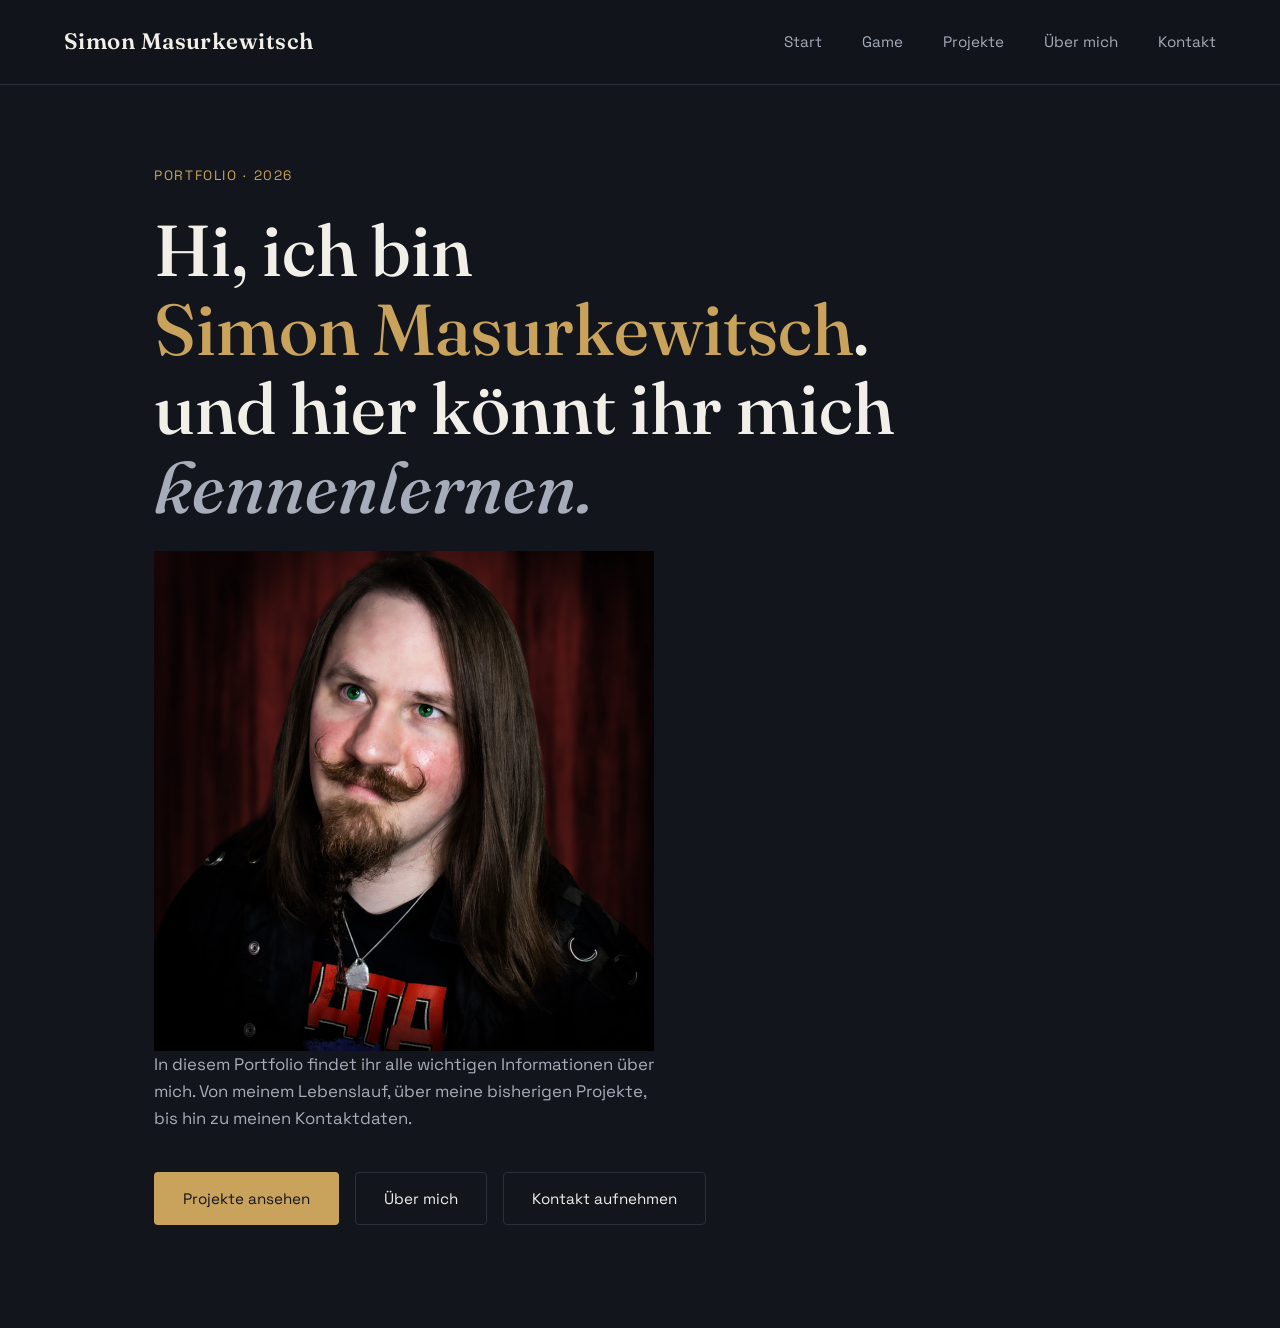
==== index.html @ 2dc9a351 "Add files via upload" ====
<!DOCTYPE html>
<html lang="de">
<head>
  <meta charset="UTF-8">
  <meta name="viewport" content="width=device-width, initial-scale=1.0">
  <title>Simon Masurkewitsch — Portfolio</title>
  <meta name="description" content="portfolio">

  <!-- Google Fonts: Serif für Überschriften, Sans für Text -->
  <link rel="preconnect" href="https://fonts.googleapis.com">
  <link rel="preconnect" href="https://fonts.gstatic.com" crossorigin>
  <link href="https://fonts.googleapis.com/css2?family=Fraunces:opsz,wght@9..144,400;9..144,500;9..144,600&family=Space+Grotesk:wght@400;500;700&display=swap" rel="stylesheet">

  <link rel="stylesheet" href="style.css">
</head>
<body>

<!-- ================= NAVIGATION ================= -->
<header class="site-header">
  <a href="#top" class="logo">Simon Masurkewitsch</a>
  <nav class="main-nav">
    <a href="index.html">Start</a>
    <a href="game.html">Game</a>
    <a href="projekte.html">Projekte</a>
    <a href="uebermich.html">Über mich</a>
    <a href="kontakt.html">Kontakt</a>
  </nav>
  <button class="nav-toggle" id="navToggle" aria-label="Menü öffnen" aria-expanded="false">
    <span></span><span></span><span></span>
  </button>
</header>

  <!-- ================= HERO ================= -->
  <section class="hero" id="top">
    <p class="eyebrow">Portfolio · 2026</p>
    <h1 class="hero-title">
      Hi, ich bin<br>
      <span class="accent">Simon Masurkewitsch</span>.<br>
      und hier könnt ihr mich <span class="hero-swap">kennenlernen.</span>
    </h1>
    <img src="_assets/pictures/IMG_8740.jpg" height="500" width="500">
    <p class="hero-sub">
      In diesem Portfolio findet ihr alle wichtigen Informationen über mich. Von meinem
      Lebenslauf, über meine bisherigen Projekte, bis hin zu meinen Kontaktdaten.
    </p>
    <div class="hero-actions">
      <a href="projekte.html" class="btn btn-primary">Projekte ansehen</a>
      <a href="uebermich.html" class="btn btn-ghost">Über mich</a>
      <a href="kontakt.html" class="btn btn-ghost">Kontakt aufnehmen</a>
    </div>
  </section>

  <script src="script.js"></script>
</body>
</html>
---- style.css ----
/* ===========================================================
   DESIGN
   =========================================================== */
:root {
  --color-bg: #12151c;
  --color-bg-alt: #181c25;
  --color-text: #f2efe9;
  --color-text-muted: #a6acb9;
  --color-accent: #c9a25c;
  --color-border: #2a2f3a;

  --font-display: "Fraunces", serif;
  --font-body: "Space Grotesk", sans-serif;

  --max-width: 1100px;
  --section-padding: clamp(4rem, 8vw, 7rem);

  --radius: 4px;
}

/* ===========================================================
   RESET
   =========================================================== */
* { box-sizing: border-box; margin: 0; padding: 0; }

html { scroll-behavior: smooth; }

body {
  background: var(--color-bg);
  color: var(--color-text);
  font-family: var(--font-body);
  line-height: 1.6;
  -webkit-font-smoothing: antialiased;

}

a {
  color: inherit;
  text-decoration: none;
}

ul { list-style: none; }

img { max-width: 100%; display: block; }

:focus-visible {
  outline: 2px solid var(--color-accent);
  outline-offset: 3px;
}

.accent { color: var(--color-accent); }

/* ===========================================================
   HEADER / NAV
   =========================================================== */
.site-header {
  position: sticky;
  top: 0;
  z-index: 50;
  display: flex;
  align-items: center;
  justify-content: space-between;
  padding: 1.5rem clamp(1.5rem, 5vw, 4rem);
  background: rgba(18, 21, 28, 0.85);
  backdrop-filter: blur(8px);
  border-bottom: 1px solid var(--color-border);
}

.logo {
  font-family: var(--font-display);
  font-size: 1.4rem;
  font-weight: 600;
  letter-spacing: 0.02em;
}

.main-nav {
  display: flex;
  gap: 2.5rem;
}

.main-nav a {
  font-size: 0.95rem;
  color: var(--color-text-muted);
  transition: color 0.2s ease;
}

.main-nav a:hover { color: var(--color-text); }

.nav-toggle {
  display: none;
  flex-direction: column;
  gap: 5px;
  background: none;
  border: none;
  cursor: pointer;
  padding: 0.5rem;
}

.nav-toggle span {
  width: 22px;
  height: 2px;
  background: var(--color-text);
}

/* ===========================================================
   HERO
   =========================================================== */
.hero {
  max-width: var(--max-width);
  margin: 0 auto;
  padding: clamp(5rem, 12vw, 4rem) clamp(1.5rem, 5vw, 4rem) var(--section-padding);
}

.eyebrow {
  font-size: 0.85rem;
  letter-spacing: 0.12em;
  text-transform: uppercase;
  color: var(--color-accent);
  margin-bottom: 1.5rem;
}

.hero-title {
  font-family: var(--font-display);
  font-weight: 500;
  font-size: clamp(2.4rem, 6vw, 4.5rem);
  line-height: 1.1;
  max-width: 18ch;
  margin-bottom: 1.5rem;
}

.hero-swap {
  font-style: italic;
  color: var(--color-text-muted);
}

.hero-sub {
  max-width: 46ch;
  color: var(--color-text-muted);
  font-size: 1.05rem;
  margin-bottom: 2.5rem;
}

.hero-actions {
  display: flex;
  gap: 1rem;
  flex-wrap: wrap;
}

.btn {
  display: inline-block;
  padding: 0.85rem 1.75rem;
  border-radius: var(--radius);
  font-size: 0.95rem;
  transition: all 0.2s ease;
  border: 1px solid transparent;
}

.btn-primary {
  background: var(--color-accent);
  color: var(--color-bg);
}

.btn-primary:hover {
  background: transparent;
  border-color: var(--color-accent);
  color: var(--color-accent);
}

.btn-ghost {
  border-color: var(--color-border);
  color: var(--color-text);
}

.btn-ghost:hover {
  border-color: var(--color-text);
}
/* ===========================================================
   GAME
   =========================================================== */

.game {
  position: relative;
  width: 1280px;
  height: 720px;
  margin: 0 auto;
  padding: 0;
}

#game-title {
  position: absolute;
  z-index: 100;
  margin: 0;
  white-space: nowrap;
  pointer-events: none;
  transition: all 0.8s cubic-bezier(0.25, 1, 0.5, 1);
}

#game-title.state-title {
  top: 300px;
  left: 50%;
  transform: translate(-50%, -50%);
  font-size: 3.5em;
  color: #f1c40f;
  text-shadow: 2px 2px 10px rgba(241, 196, 15, 0.5);
  opacity: 1;
}

#game-title.state-menu {
  top: 35px;
  left: calc(100% - 45px);
  transform: translate(-100%, 0);
  font-size: 3.3em;
  color: #ffffff;
  text-shadow: 2px 2px 8px rgba(0, 0, 0, 0.8);
  opacity: 1;
}

/* Zustand 3: Im Spiel (Ausgeblendet oben rechts) */
#game-title.state-hidden {
  top: 35px;
  left: calc(100% - 45px);
  transform: translate(-100%, 0);
  opacity: 0;
}

.screen {
  width: 1280px;
  height: 720px;
  position: relative;
  border: 2px solid #555;
  box-shadow: 0 10px 30px rgba(0,0,0,0.8);
  overflow: hidden;
  display: none;
}

.active-screen {
  display: flex;
  flex-direction: column;
  justify-content: center;
  align-items: center;
}

#game-container.active-screen {
  display: block;
}

/* --- TITELBILDSCHIRM --- */
#title-screen {
  background-color: #000;
  color: #fff;
  cursor: pointer;
  background-image:
          linear-gradient(rgba(0, 0, 0, 0.5), rgba(0, 0, 0, 0.5)),
          url('_assets/vn_assets/images/entrance.jpg');
  background-size: cover;
  background-position: center;
  background-repeat: no-repeat;
}

#title-screen h2 {
  margin-top: 100px;
  animation: fadein 4s forwards;
  font-size: 2.5em;
}

.blink-text {
  font-size: 1.2em;
  color: #ccc;
  animation: fadein 4s forwards,
          blink 2s infinite;
}

@keyframes fadein {
  from {
    opacity: 0;
  }
  to { opacity: 1; }
}

@keyframes blink {
  0%, 100% { opacity: 1; }
  50% { opacity: 0.2; }
}

/* --- HAUPTMENÜ --- */
#main-menu {
  background-color: #222;
  background-image:
          linear-gradient(rgba(0, 0, 0, 0.5), rgba(0, 0, 0, 0.5)),
          url('_assets/vn_assets/images/entrance.jpg');
  background-size: cover;
  background-position: center;
  background-repeat: no-repeat;
}

#main-menu h1 {
  font-size: 3em;
  color: white;
  margin-bottom: 30px;
}

.menu-btn {
  background-color: #34495e;
  color: white;
  border: 2px solid #576574;
  padding: 12px 30px;
  margin-bottom: 15px;
  border-radius: 8px;
  cursor: pointer;
  font-size: 1.1em;
  width: 250px;
  transition: transform 0.2s, background-color 0.2s;
}

.menu-btn:hover:not(:disabled) {
  background-color: #f1c40f;
  color: #111;
  transform: scale(1.05);
}

.menu-btn:disabled {
  background-color: #2c3e50;
  border-color: #444;
  color: #777;
  cursor: not-allowed;
}

#menu-char-img {
  position: absolute;
  right: 60px;
  bottom: 0;
  max-height: 85%;
  z-index: 1;
  pointer-events: none;
  opacity: 0;
}

#main-menu.active-screen #menu-char-img {
  animation: flyInRight 0.8s cubic-bezier(0.25, 1, 0.5, 1) forwards;
  animation-delay: 0.15s;
}

@keyframes flyInRight {
  from {
    transform: translateX(120%);
    opacity: 0;
  }
  to {
    transform: translateX(0);
    opacity: 1;
  }
}

#character-container {
  position: absolute;
  top: 0;
  left: 0;
  width: 100%;
  height: 100%;
  pointer-events: none;
  z-index: 2;
  overflow: hidden; /* Verhindert, dass reingleitende Figuren Ränder überdehnen */
}

.character-sprite {
  position: absolute;
  bottom: 0;
  height: 85%;
  opacity: 0;
  object-fit: contain;
  transform-origin: bottom center;

  /* WICHTIG: Animiert Positionswechsel (left), Größe (transform) & Transparenz (opacity) */
  transition: left 0.6s cubic-bezier(0.25, 1, 0.5, 1),
  transform 0.6s cubic-bezier(0.25, 1, 0.5, 1),
  opacity 0.3s ease,
  filter 0.3s ease;
}

.character-sprite.active {
  opacity: 1;
}

.character-sprite.pos-left {
  left: 20%;
  transform: translateX(-50%) scale(1.1);
}

.character-sprite.pos-center {
  left: 50%;
  transform: translateX(-50%) scale(1.1);
}

.character-sprite.pos-right {
  left: 80%;
  transform: translateX(-50%) scale(1.1);
}

/* --- OPTIONALE EFFEKT-ANIMATIONEN --- */
@keyframes spriteBounce {
  0%, 100% { transform: translateX(-50%) scale(1.1) translateY(0); }
  50% { transform: translateX(-50%) scale(1.1) translateY(-25px); }
}

@keyframes spriteShake {
  0%, 100% { transform: translateX(-50%) scale(1.1) rotate(0deg); }
  20%, 60% { transform: translateX(-50%) scale(1.1) rotate(-4deg); }
  40%, 80% { transform: translateX(-50%) scale(1.1) rotate(4deg); }
}

.anim-bounce { animation: spriteBounce 0.4s ease; }
.anim-shake { animation: spriteShake 0.4s ease; }

.character-sprite.active {
  opacity: 1;
}

#dialogue-box {
  z-index: 10;
}
#game-controls, #drink-button {
  z-index: 10;
}

.character-sprite.dimmed {
  filter: brightness(0.6);
}

/* --- OPTIONEN ---*/

#option-screen h1 {
  margin-bottom: 75px;
}

#option-screen label {
  font-size: 1.2rem;
  font-weight: bold;
  margin-bottom: 25px;
}

#option-screen input[type="range"] {
  -webkit-appearance: none;
  appearance: none;
  width: 280px;
  background: transparent;
  cursor: pointer;
}

#option-screen input[type="range"]::-webkit-slider-runnable-track {
  width: 100%;
  height: 20px;
  background: #ffffff;
  border-radius: 6px;
}

#option-screen input[type="range"]::-moz-range-track {
  width: 100%;
  height: 20px;
  background: #ffffff;
  border-radius: 6px;
}

#option-screen input[type="range"]::-webkit-slider-thumb {
  -webkit-appearance: none;
  appearance: none;
  width: 30px;
  height: 30px;
  background: #34495e;
  border-radius: 20%;
  margin-top: -5px;
}

#option-screen input[type="range"]::-moz-range-thumb {
  width: 20px;
  height: 20px;
  background: #34495e;
  border-radius: 20%;
  border: none;
}

#option-screen .back-buttons {
  margin-top: 50px;
  padding: 12px 24px;
  font-size: 0.9rem;
  cursor: pointer;
}

#option-screen .back-buttons button {
  margin-left: 5px;
  margin-right: 5px;
}

#option-screen button:disabled {
  opacity: 0.4;
  cursor: not-allowed;
  pointer-events: none;
}

/* --- SPIEL-FENSTER & STEUERUNG --- */
#game-container {
  background-color: #333;
  background-size: cover;
  background-position: center;
}

/* In-Game Kontrollleiste oben rechts */
#game-controls {
  position: absolute;
  top: 15px;
  right: 15px;
  display: flex;
  gap: 10px;
  z-index: 10;
}

.control-btn {
  background-color: rgba(0, 0, 0, 0.75);
  color: white;
  border: 1px solid #777;
  padding: 8px 14px;
  border-radius: 5px;
  cursor: pointer;
  font-size: 0.9em;
  transition: background-color 0.2s, border-color 0.2s;
}

.control-btn:hover {
  background-color: #f1c40f;
  color: #000;
  border-color: #f1c40f;
}

#drink-button {
  position: absolute;
  top: 15px;
  left: 15px;
  display: flex;
  gap: 10px;
  z-index: 10;
}

.drink-btn {
  background-color: rgba(0, 0, 0, 0.75);
  color: white;
  border: 1px solid #777;
  padding: 8px 14px;
  border-radius: 5px;
  cursor: pointer;
  font-size: 0.9em;
  transition: background-color 0.2s, border-color 0.2s;
}

.drink-btn:hover {
  background-color: #f1c40f;
  color: #000;
  border-color: #f1c40f;
}

#gameInput {
  width: 80%;
  max-width: 400px;
  padding: 12px 20px;
  font-size: 1.2rem;

  display: block;
  margin: 15px auto;
  text-align: center;

  border: 2px solid #ffffff;
  border-radius: 8px;
  background-color: rgba(0, 0, 0, 0.6);
  color: #ffffff;
  outline: none;
}

/* Textbox */
#dialogue-box {
  position: absolute;
  bottom: 20px;
  left: 20px;
  right: 20px;
  background-color: rgba(0, 0, 0, 0.85);
  color: white;
  padding: 20px;
  border-radius: 8px;
  border: 1px solid #777;
  min-height: 130px;
  box-sizing: border-box;
}

#speaker-name {
  font-weight: bold;
  color: #f1c40f;
  margin-bottom: 10px;
  font-size: 1.2em;
}

#story-text {
  margin-bottom: 20px;
  line-height: 1.5;
  font-size: 1.1em;
}

#choicesP {
  position: absolute;
  top: 40%;
  left: 0;
  width: 100%;
  transform: translateY(-50%);
}

#choices-box {
  width: 100%;
}

.choice-btn {
  background-color: rgba(0, 0, 0, 0.8);
  color: white;
  padding: 10px 15px;
  margin: 0 0 10px 0;
  cursor: pointer;
  font-size: 1em;
  width: 100%;
  box-sizing: border-box;
  transition: background-color 0.2s;
  border: none;
}

.choice-btn:hover {
  background-color: #2c3e50;
}



/* ===========================================================
   PROJECTS
   =========================================================== */
.projects {
  position: relative;
  max-width: var(--max-width);
  margin: 0 auto;
  padding: var(--section-padding) clamp(1.5rem, 5vw, 4rem);
}

.section-head {
  display: flex;
  justify-content: space-between;
  align-items: flex-end;
  flex-wrap: wrap;
  gap: 1rem;
  margin-bottom: 3rem;
}

.section-head h2 {
  font-family: var(--font-display);
  font-size: clamp(1.8rem, 3vw, 2.4rem);
  font-weight: 500;
}

.section-head p {
  color: var(--color-text-muted);
}

.project-list {
  border-top: 1px solid var(--color-border);
}

.project-row {
  border-bottom: 1px solid var(--color-border);
}

.project-link {
  display: flex;
  align-items: center;
  justify-content: space-between;
  padding: 1.75rem 0.5rem;
  transition: padding-left 0.25s ease, color 0.25s ease;
}

.project-link:hover {
  padding-left: 1rem;
  color: var(--color-accent);
}

.project-name {
  font-family: var(--font-display);
  font-size: clamp(1.3rem, 3vw, 2rem);
}

.project-meta {
  display: flex;
  align-items: center;
  gap: 1.5rem;
  color: var(--color-text-muted);
  font-size: 0.9rem;
}

.project-tag {
  border: 1px solid var(--color-border);
  border-radius: 999px;
  padding: 0.25rem 0.75rem;
}

/* ===========================================================
   PROJECT 1 - RNJESUS
   =========================================================== */


.rnjesus {
  display: flex;
  align-content: center;
  justify-content: center;
  max-width: var(--max-width);
  margin: 0 auto;
  padding: var(--section-padding) clamp(1.5rem, 5vw, 4rem);
}

.rnjesus-actions {
  gap: 1rem;
  flex-wrap: wrap;
}

.rnjesusPNG {
  align-items: center;
  margin: 0.5rem;
  margin-left: 4rem;
}

.rnjesus-sub {
  max-width: 54ch;
  color: var(--color-text-muted);
  font-size: 1.05rem;
  margin-bottom: 2.5rem;

}

.rnjesus-code-container {
  width: 1600px;
  height: 1000px;
  margin: 0 auto;
  overflow: auto;
  background: #1e1e1e;
  color: #f2f2f2;
  padding: 5px;
  border-radius: 5px;
  font-family: "Courier New", monospace;
  font-size: 14px;
}

.code-container pre {
  margin: 0;
}

.rnjesus-vidsub {
  max-width: 100ch;
  color: var(--color-text-muted);
  font-size: 1.05rem;
  margin-bottom: 2.5rem;

}

.rnjesusVideo {
  position: relative;
  max-width: var(--max-width);
  margin: 0 auto;
  padding: var(--section-padding) clamp(1.5rem, 5vw, 4rem);
  border-top: 1px solid var(--color-border);
}

.rnjesusCode {
  display: flex;
  align-content: center;
  justify-content: center;
  max-width: var(--max-width);
  margin: 0 auto;
  padding: var(--section-padding) clamp(1.5rem, 5vw, 4rem);
  border-top: 1px solid var(--color-border);
}

/* ===========================================================
   PROJECT 2 - Twitchbot
   =========================================================== */
.twitchbot {
  display: flex;
  align-content: center;
  justify-content: center;
  max-width: var(--max-width);
  margin: 0 auto;
  padding: var(--section-padding) clamp(1.5rem, 5vw, 4rem);
}

.redPanda-images {
  display: flex;
}


/* ===========================================================
   ABOUT
   =========================================================== */
.about {
  max-width: var(--max-width);
  margin: 0 auto;
  padding: var(--section-padding) clamp(1.5rem, 6vw, 5rem);
}

.about-text h2 {
  font-family: var(--font-display);
  font-weight: 500;
  margin-bottom: 1.25rem;
}

.about-text h2 { font-size: clamp(1.8rem, 3vw, 2.4rem); }

.about-text p {
  color: var(--color-text-muted);
  margin-bottom: 1rem;
  max-width: 58ch;
}

.lebenslauf-container {
  width: 1600px;
  height: 1000px;
  margin: 0 auto;
  overflow: auto;
  background: #12151c;
  color: #f2f2f2;
}

.lebenslauf-actions {
  max-width: var(--max-width);
  width: 100%;
}

.lebenslauf-hero{
  margin: 0 auto;
  padding: clamp(1rem, 2vw, 1.5rem) clamp(0.5rem, 2vw, 1rem) var(--section-padding);
}

.lebenslauf-hero h1{
  color: #c7a15b;
}
.lebenslauf-hero p{
  color: #f0ede7;
}

.lebenslauf-content {
  display: grid;
  grid-template-columns: 1fr 1fr;
  color: var(--color-text-muted);
  margin-bottom: 1rem;
  max-width: 70ch;
}

.lebenslauf-content p:not(:last-child) {
  border-bottom: 1px solid var(--color-text-muted);
}

.abt {
  display: inline-block;
  padding: 0.85rem 0.76rem;
  border-radius: var(--radius);
  font-size: 0.95rem;
  transition: all 0.2s ease;
  border: 0.5px solid transparent;
}

.btn-primary {
  background: var(--color-accent);
  color: var(--color-bg);
}

.btn-primary:hover {
  background: transparent;
  border-color: var(--color-accent);
  color: var(--color-accent);
}

.btn-ghost {
  border-color: var(--color-border);
  color: var(--color-text);
}

.btn-ghost:hover {
  border-color: var(--color-text);
}


/* ===========================================================
   CONTACT
   =========================================================== */
.contact {
  max-width: var(--max-width);
  margin: 0 auto;
  padding: var(--section-padding) clamp(1.5rem, 5vw, 4rem);
  text-align: center;
}

.contact h2 {
  font-family: var(--font-display);
  font-weight: 500;
  font-size: clamp(2rem, 5vw, 3rem);
  margin-bottom: 1rem;
}

.contact p {
  color: var(--color-text-muted);
  margin-bottom: 2rem;
}

.contact-email {
  display: inline-block;
  font-family: var(--font-display);
  font-size: clamp(1.3rem, 3vw, 1.8rem);
  color: var(--color-accent);
  border-bottom: 1px solid var(--color-accent);
  padding-bottom: 0.25rem;
  margin-bottom: 2.5rem;
}

.kontakt-daten {
  display: flex;
  justify-content: center;
  gap: 2rem;
}

.kontakt-daten p {
  color: var(--color-text-muted);
  font-size: 1.2rem;
  margin-left: 1.5rem;
  margin-right: 1.5rem;
  transition: color 0.2s ease;
}

.kontakt-image {
  display: flex;
  justify-content: center;
}


/* ===========================================================
   FOOTER
   =========================================================== */
.site-footer {
  text-align: center;
  padding: 2rem;
  color: var(--color-text-muted);
  font-size: 0.85rem;
  border-top: 1px solid var(--color-border);
}

/* ===========================================================
   RESPONSIVE
   =========================================================== */
@media (max-width: 780px) {
  .main-nav { display: none; }
  .nav-toggle { display: flex; }

  .main-nav.open {
    display: flex;
    position: absolute;
    top: 100%;
    left: 0;
    right: 0;
    flex-direction: column;
    background: var(--color-bg-alt);
    padding: 1.5rem;
    gap: 1.25rem;
    border-bottom: 1px solid var(--color-border);
  }

  .about-grid {
    grid-template-columns: 1fr;
    gap: 2.5rem;
  }

  .project-link {
    flex-direction: column;
    align-items: flex-start;
    gap: 0.5rem;
  }

  .preview-layer { display: none; }
}

@media (prefers-reduced-motion: reduce) {
  * { transition: none !important; scroll-behavior: auto !important; }
}
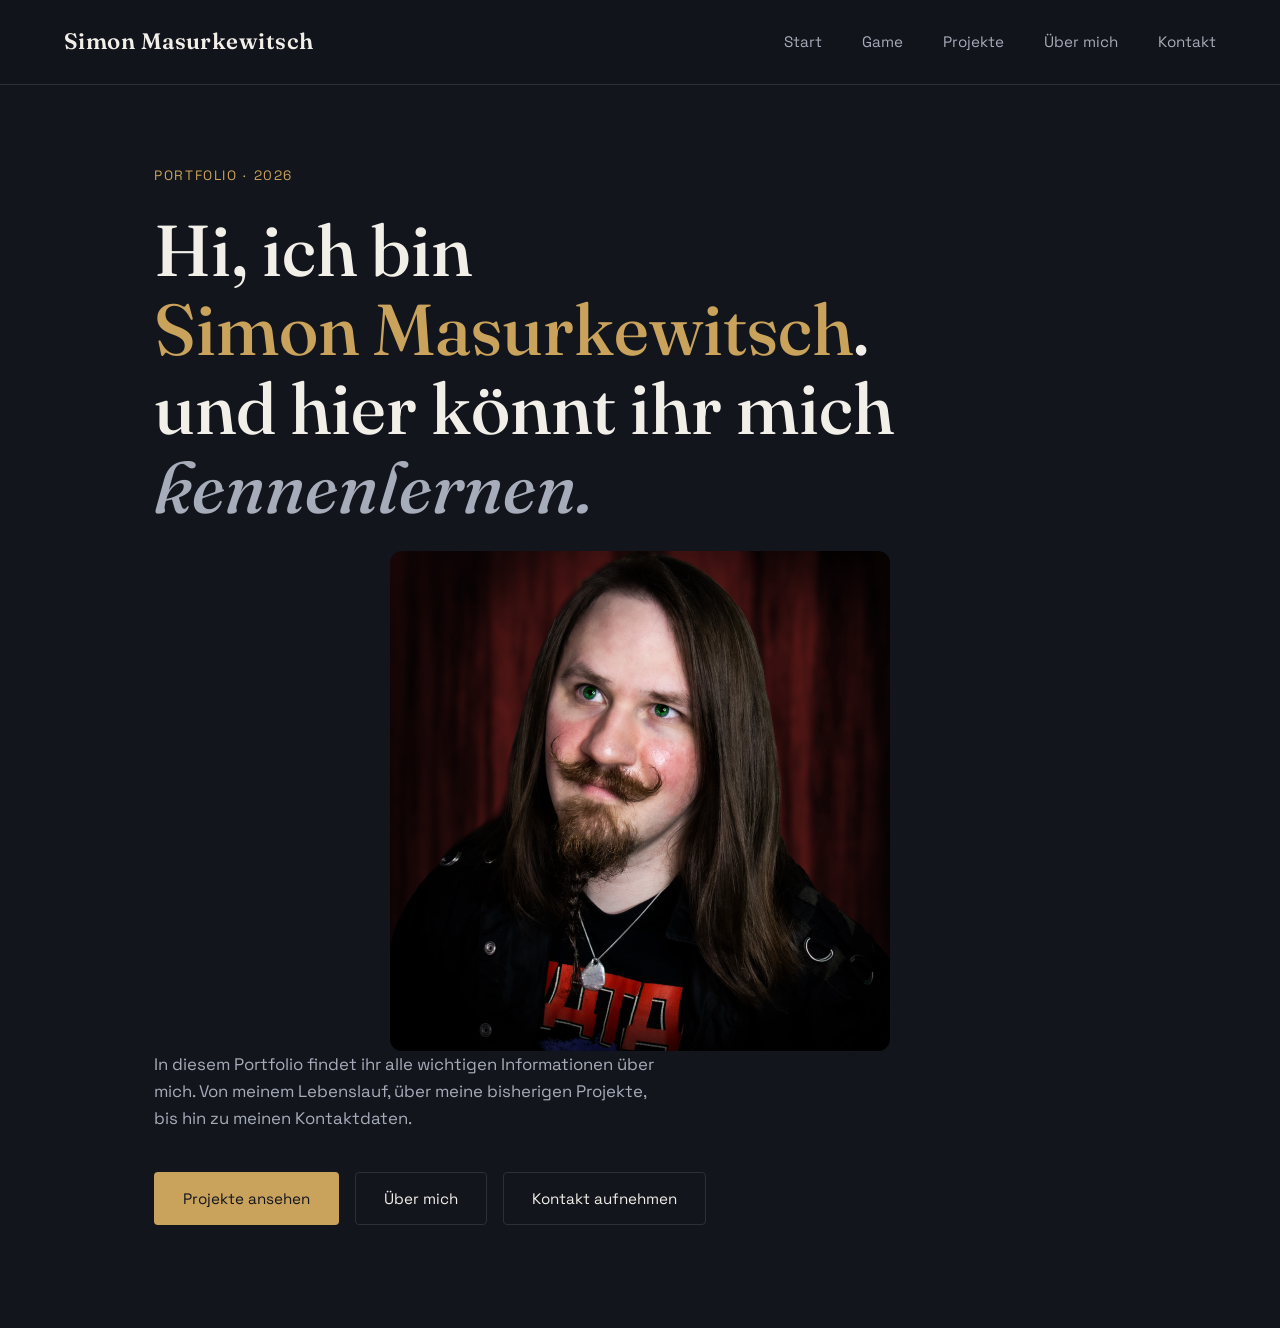
==== commit 23a15d46: "Update index.html" ====
--- a/index.html
+++ b/index.html
@@ -38,7 +38,7 @@
       <span class="accent">Simon Masurkewitsch</span>.<br>
       und hier könnt ihr mich <span class="hero-swap">kennenlernen.</span>
     </h1>
-    <img src="_assets/pictures/IMG_8740.jpg" height="500" width="500">
+    <img src="_assets/pictures/IMG_8740.jpg" alt="Foto von Simon Masurkewitsch" class="hero-img">
     <p class="hero-sub">
       In diesem Portfolio findet ihr alle wichtigen Informationen über mich. Von meinem
       Lebenslauf, über meine bisherigen Projekte, bis hin zu meinen Kontaktdaten.
@@ -52,4 +52,4 @@
 
   <script src="script.js"></script>
 </body>
-</html>+</html>
--- a/style.css
+++ b/style.css
@@ -140,6 +140,15 @@
   margin-bottom: 2.5rem;
 }
 
+.hero-img {
+  width: 100%;
+  max-width: 500px;
+  height: auto;
+  display: block;
+  margin: 0 auto;
+  border-radius: 12px;
+}
+
 .hero-actions {
   display: flex;
   gap: 1rem;
@@ -180,10 +189,11 @@
 
 .game {
   position: relative;
-  width: 1280px;
-  height: 720px;
-  margin: 0 auto;
-  padding: 0;
+  width: 100%;
+  max-width: 1280px;
+  max-height: calc(100vh - 100px);
+  aspect-ratio: 16 / 9;
+  margin: 1rem auto 0 auto;
 }
 
 #game-title {
@@ -224,8 +234,8 @@
 }
 
 .screen {
-  width: 1280px;
-  height: 720px;
+  width: 100%;         
+  height: 100%;           
   position: relative;
   border: 2px solid #555;
   box-shadow: 0 10px 30px rgba(0,0,0,0.8);
@@ -734,18 +744,6 @@
 
 }
 
-.rnjesus-code-container {
-  width: 1600px;
-  height: 1000px;
-  margin: 0 auto;
-  overflow: auto;
-  background: #1e1e1e;
-  color: #f2f2f2;
-  padding: 5px;
-  border-radius: 5px;
-  font-family: "Courier New", monospace;
-  font-size: 14px;
-}
 
 .code-container pre {
   margin: 0;
@@ -767,26 +765,54 @@
   border-top: 1px solid var(--color-border);
 }
 
-.rnjesusCode {
+.wscode-actions {
+  display: flex;
+  flex-wrap: wrap;
+  gap: 0.5rem;
+  margin-bottom: 1rem;
+  width: 100%;
+}
+
+.rnjesusCode section {
+  width: 100%;
+}
+
+.rnjesus-code-container {
+  width: 100%;           
+  max-width: 100%;
+  height: 70vh;        
+  min-height: 400px;   
+  margin: 0 auto;
+  background: #1e1e1e;
+  color: #f2f2f2;
+  padding: 5px;
+  border-radius: 5px;
+  box-sizing: border-box;
+  overflow: hidden;     
+}
+
+.rnjesus-code-container iframe {
+  width: 100%;
+  height: 100%;
+  border: none;
+  display: block;
+  background: transparent;
+}
+
+#rnjesus-code {
+  display: none;
+}
+
+/* ===========================================================
+   PROJECT 2 - Twitchbot
+   =========================================================== */
+.twitchbot {
   display: flex;
   align-content: center;
   justify-content: center;
   max-width: var(--max-width);
   margin: 0 auto;
   padding: var(--section-padding) clamp(1.5rem, 5vw, 4rem);
-  border-top: 1px solid var(--color-border);
-}
-
-/* ===========================================================
-   PROJECT 2 - Twitchbot
-   =========================================================== */
-.twitchbot {
-  display: flex;
-  align-content: center;
-  justify-content: center;
-  max-width: var(--max-width);
-  margin: 0 auto;
-  padding: var(--section-padding) clamp(1.5rem, 5vw, 4rem);
 }
 
 .redPanda-images {
@@ -817,18 +843,34 @@
   max-width: 58ch;
 }
 
+.lebenslauf-actions {
+  max-width: 100%;
+  width: 100%;
+  display: flex;
+  flex-wrap: wrap;
+  gap: 0.5rem;
+  margin-bottom: 1.5rem; 
+}
+
 .lebenslauf-container {
-  width: 1600px;
-  height: 1000px;
+  width: 100%; 
+  height: 800px;  
   margin: 0 auto;
-  overflow: auto;
+  overflow: hidden;      
   background: #12151c;
   color: #f2f2f2;
 }
 
-.lebenslauf-actions {
-  max-width: var(--max-width);
-  width: 100%;
+.lebenslauf-container iframe {
+  width: 100%;
+  height: 100%;
+  border: none;
+  display: block;
+  overflow: hidden;
+}
+
+#lebenslauf {
+  display: none;
 }
 
 .lebenslauf-hero{
@@ -949,7 +991,7 @@
 }
 
 /* ===========================================================
-   RESPONSIVE
+   RESPONSIVE / MOBILE ANPASSUNGEN
    =========================================================== */
 @media (max-width: 780px) {
   .main-nav { display: none; }
@@ -968,9 +1010,72 @@
     border-bottom: 1px solid var(--color-border);
   }
 
-  .about-grid {
-    grid-template-columns: 1fr;
-    gap: 2.5rem;
+  .game {
+    max-height: calc(100vh - 80px);
+    margin-top: 0.5rem;
+  }
+
+  #game-title.state-title {
+    font-size: clamp(1.8rem, 6vw, 2.5rem);
+    top: 25%;
+  }
+
+  #game-title.state-menu {
+    font-size: clamp(1.4rem, 5vw, 2rem);
+    top: 15px;
+    left: calc(100% - 15px);
+  }
+
+  .menu-btn {
+    width: 85%;
+    max-width: 250px;
+    padding: 10px 15px;
+    font-size: 0.95rem;
+    margin-bottom: 10px;
+  }
+
+  #dialogue-box {
+    bottom: 10px;
+    left: 10px;
+    right: 10px;
+    padding: 12px;
+    min-height: 100px;
+  }
+
+  #story-text {
+    font-size: 0.9rem;
+    margin-bottom: 10px;
+  }
+
+  #speaker-name {
+    font-size: 1rem;
+    margin-bottom: 5px;
+  }
+
+  .control-btn, .drink-btn {
+    padding: 5px 10px;
+    font-size: 0.8rem;
+  }
+
+  .lebenslauf-container {
+    height: 60vh;
+    min-height: 380px;
+  }
+
+  .lebenslauf-actions,
+  .wscode-actions {
+    justify-content: center;
+  }
+
+  .abt {
+    font-size: 0.85rem;
+    padding: 0.6rem 0.8rem;
+    text-align: center;
+  }
+
+  .kontakt-daten {
+    flex-direction: column;
+    gap: 0.5rem;
   }
 
   .project-link {
@@ -986,4 +1091,3 @@
   * { transition: none !important; scroll-behavior: auto !important; }
 }
 
-
